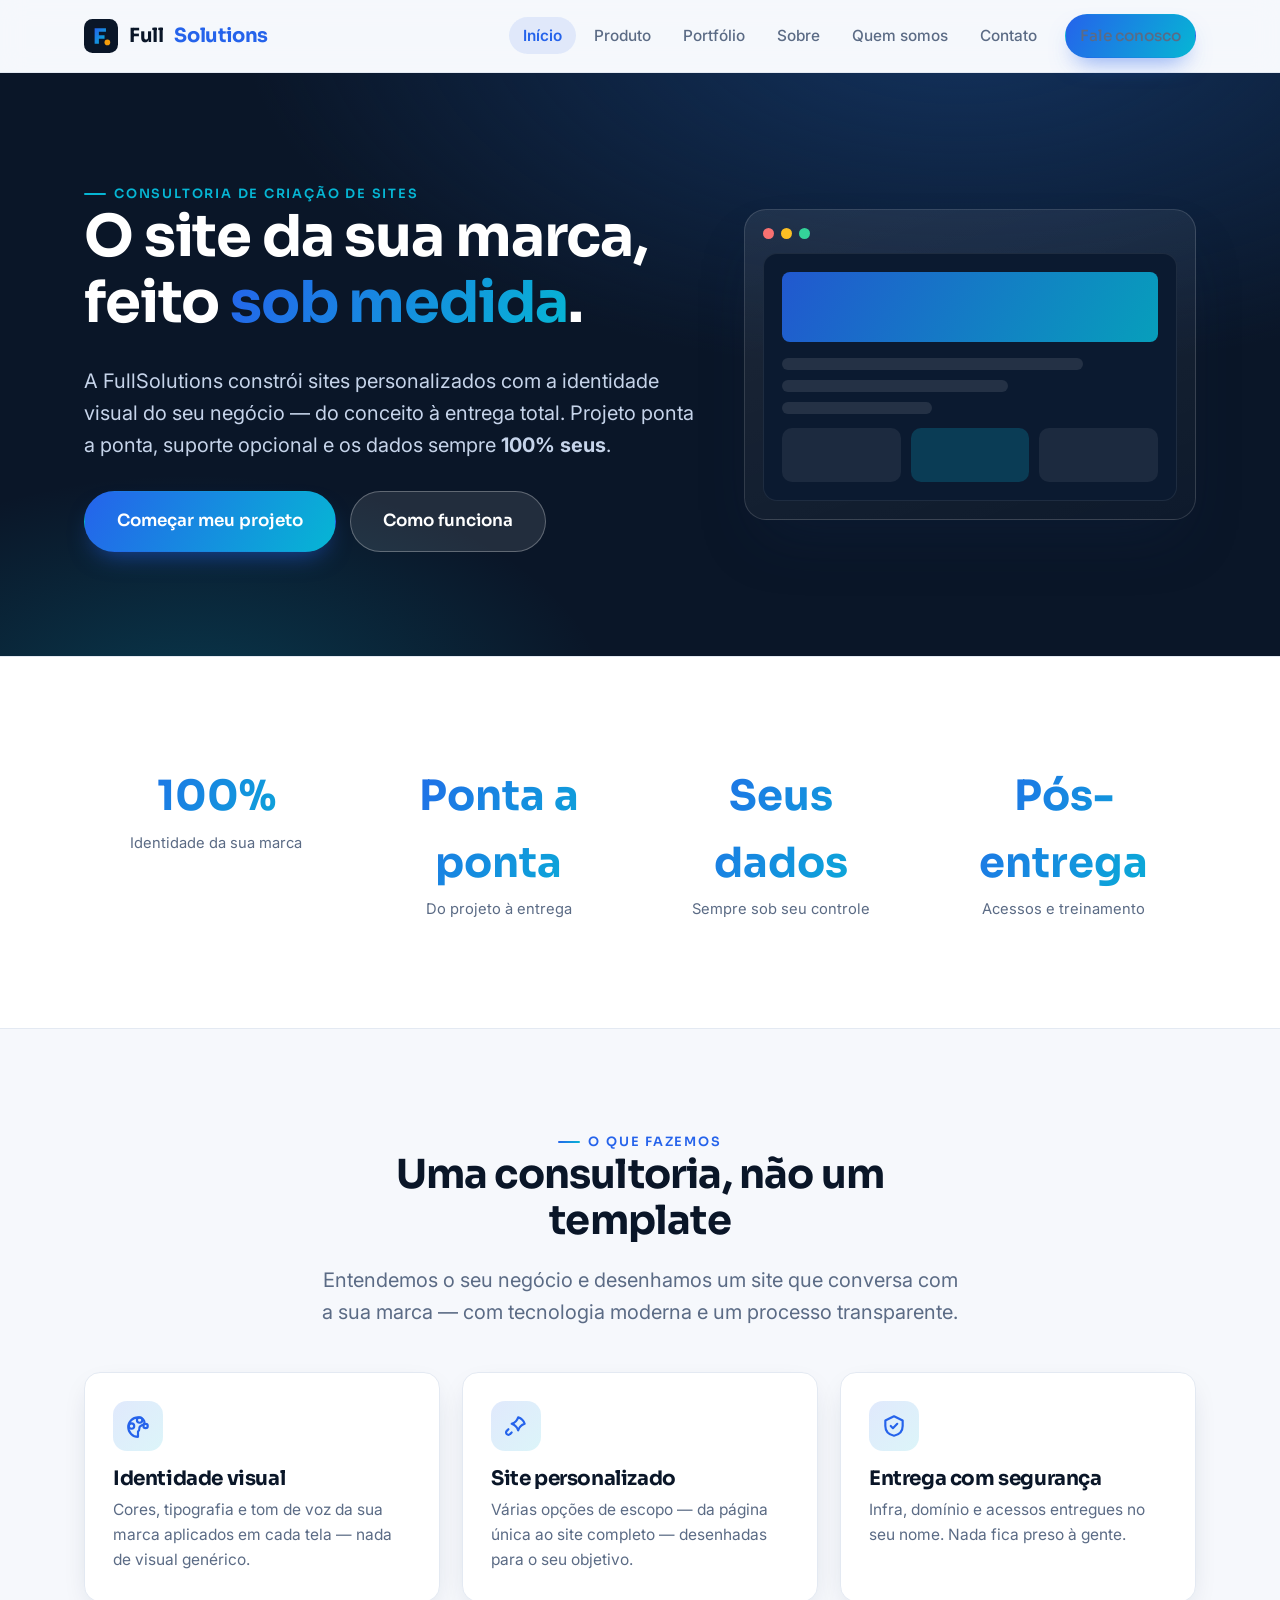
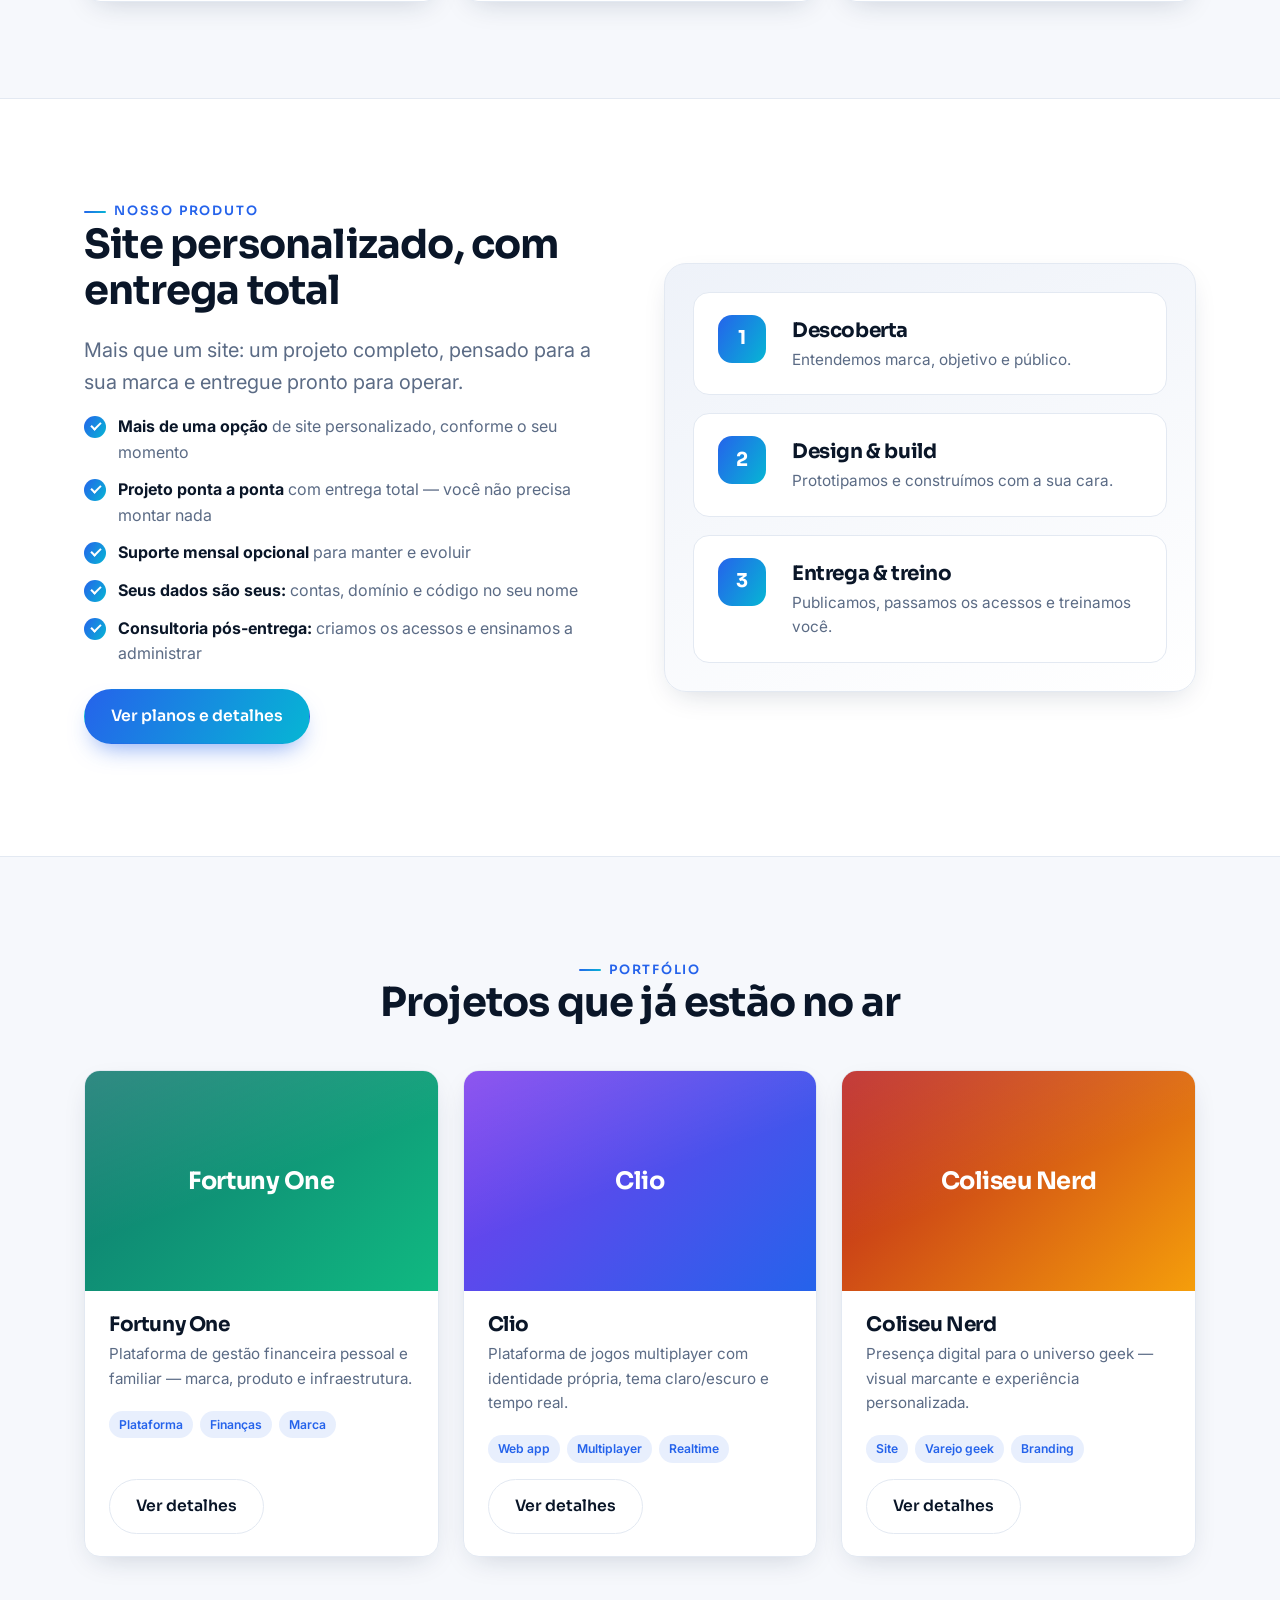
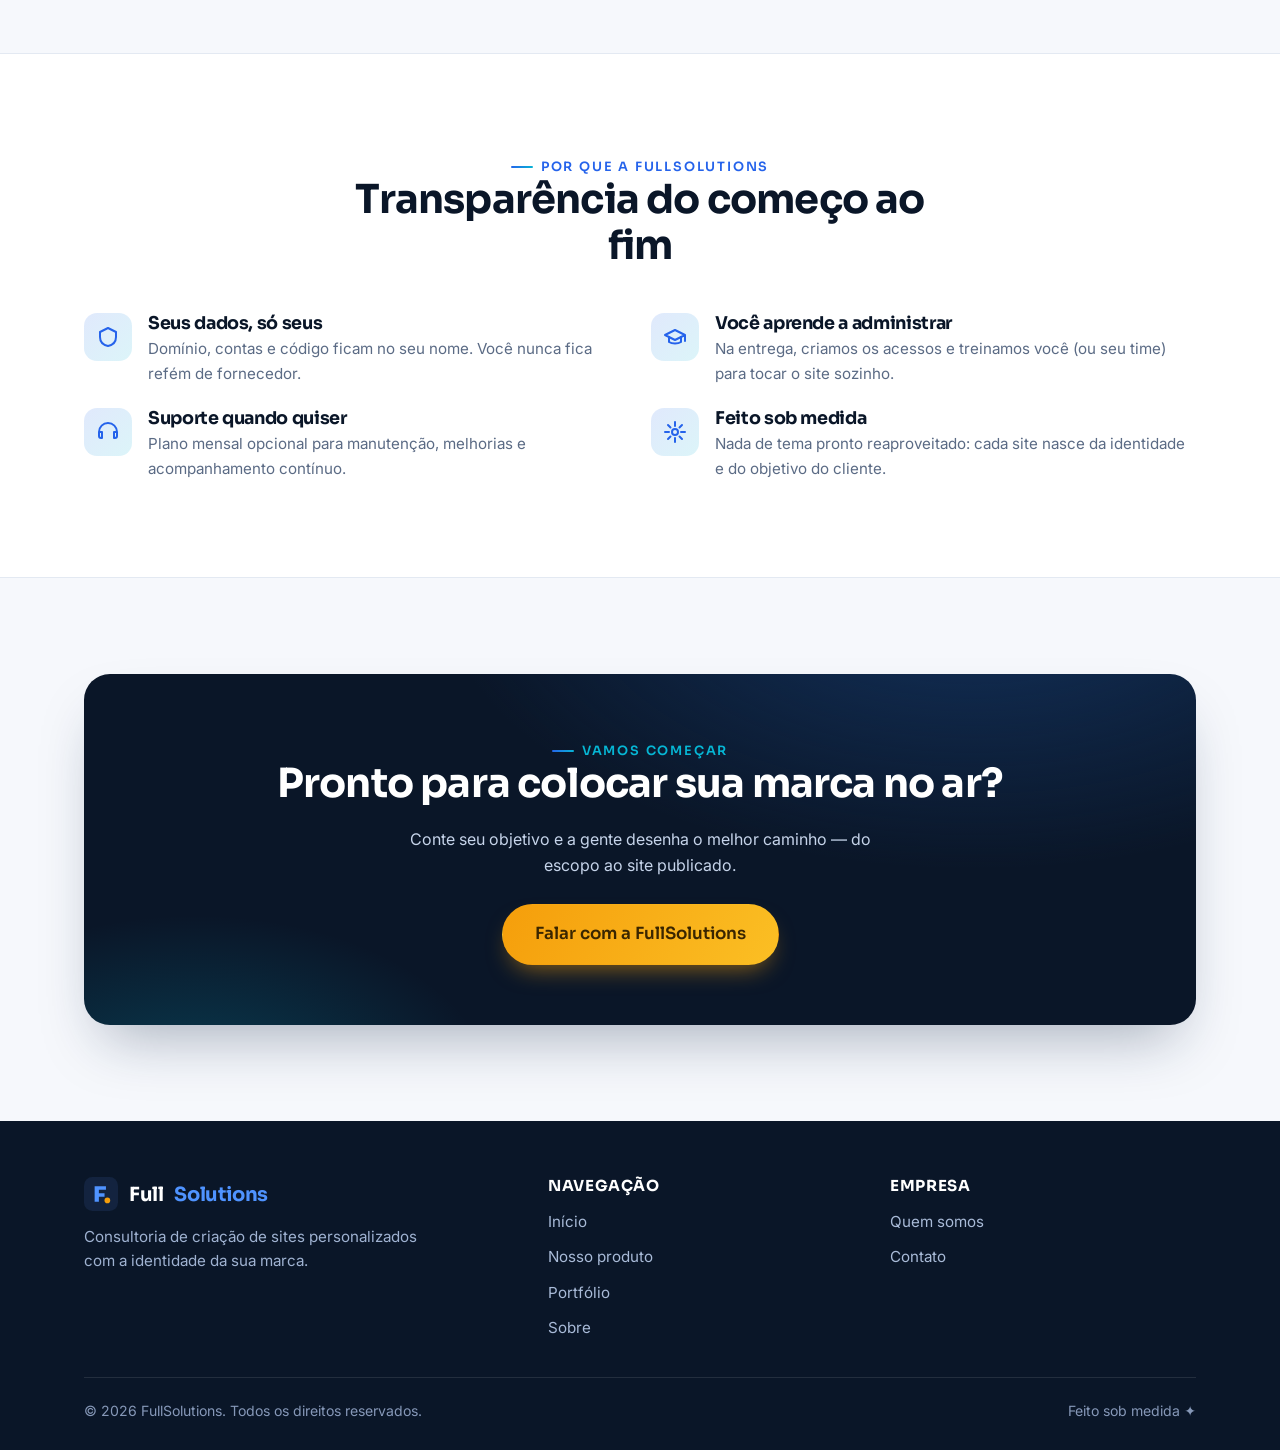
==== index.html @ d1d46541 "feat: site institucional da FullSolutions (6 páginas) + GitHub Pages Site estático responsivo (HTML/" ====
<!doctype html>
<html lang="pt-BR">
<head>
<meta charset="utf-8">
<meta name="viewport" content="width=device-width, initial-scale=1">
<title>FullSolutions — Consultoria para construção de sites personalizados</title>
<meta name="description" content="A FullSolutions cria sites personalizados com a identidade visual da sua marca — projeto ponta a ponta, entrega total, suporte opcional e seus dados 100% seus.">
<link rel="icon" href="favicon.svg" type="image/svg+xml">
<link rel="preconnect" href="https://fonts.googleapis.com">
<link rel="preconnect" href="https://fonts.gstatic.com" crossorigin>
<link href="https://fonts.googleapis.com/css2?family=Sora:wght@500;600;700&family=Inter:wght@400;500;600&display=swap" rel="stylesheet">
<link rel="stylesheet" href="css/styles.css">
</head>
<body>

<header class="site-header">
  <div class="container nav">
    <a class="brand" href="index.html" aria-label="FullSolutions — início">
      <svg class="logo" viewBox="0 0 48 48" aria-hidden="true"><defs><linearGradient id="bg" x1="0" y1="0" x2="1" y2="1"><stop offset="0" stop-color="#2563eb"/><stop offset="1" stop-color="#06b6d4"/></linearGradient></defs><rect width="48" height="48" rx="12" fill="#0a1628"/><path d="M15 13h16v5h-10v5h8v5h-8v7h-6z" fill="url(#bg)"/><circle cx="33" cy="33" r="4" fill="#f59e0b"/></svg>
      Full<b>Solutions</b>
    </a>
    <button class="nav-toggle" aria-label="Abrir menu" aria-expanded="false" aria-controls="menu">
      <svg viewBox="0 0 24 24" fill="none" stroke="currentColor" stroke-width="2" stroke-linecap="round"><path d="M4 7h16M4 12h16M4 17h16"/></svg>
    </button>
    <ul class="nav-links" id="menu">
      <li><a href="index.html" class="active">Início</a></li>
      <li><a href="produto.html">Produto</a></li>
      <li><a href="portfolio.html">Portfólio</a></li>
      <li><a href="sobre.html">Sobre</a></li>
      <li><a href="quem-somos.html">Quem somos</a></li>
      <li><a href="contato.html">Contato</a></li>
      <li class="nav-cta"><a class="btn btn-primary" href="contato.html">Fale conosco</a></li>
    </ul>
  </div>
</header>

<!-- HERO -->
<section class="hero">
  <div class="container">
    <div class="hero-grid">
      <div class="reveal in">
        <span class="eyebrow">Consultoria de criação de sites</span>
        <h1>O site da sua marca, feito <span class="grad-text">sob medida</span>.</h1>
        <p class="lead">A FullSolutions constrói sites personalizados com a identidade visual do seu negócio — do conceito à entrega total. Projeto ponta a ponta, suporte opcional e os dados sempre <strong>100% seus</strong>.</p>
        <div class="hero-actions">
          <a class="btn btn-primary btn-lg" href="contato.html">Começar meu projeto</a>
          <a class="btn btn-light btn-lg" href="produto.html">Como funciona</a>
        </div>
      </div>
      <div class="reveal in">
        <div class="hero-card">
          <div class="bar"><span></span><span></span><span></span></div>
          <div class="screen">
            <div class="sk sk-hero"></div>
            <div class="sk sk-row w80"></div>
            <div class="sk sk-row w60"></div>
            <div class="sk sk-row w40"></div>
            <div class="sk-cards"><div class="sk-card"></div><div class="sk-card"></div><div class="sk-card"></div></div>
          </div>
        </div>
      </div>
    </div>
  </div>
</section>

<!-- STATS -->
<section class="section alt">
  <div class="container">
    <div class="stats">
      <div class="stat reveal"><b>100%</b><span>Identidade da sua marca</span></div>
      <div class="stat reveal"><b>Ponta a ponta</b><span>Do projeto à entrega</span></div>
      <div class="stat reveal"><b>Seus dados</b><span>Sempre sob seu controle</span></div>
      <div class="stat reveal"><b>Pós-entrega</b><span>Acessos e treinamento</span></div>
    </div>
  </div>
</section>

<!-- O QUE FAZEMOS -->
<section class="section">
  <div class="container">
    <div class="section-head center reveal">
      <span class="eyebrow">O que fazemos</span>
      <h2>Uma consultoria, não um template</h2>
      <p class="lead">Entendemos o seu negócio e desenhamos um site que conversa com a sua marca — com tecnologia moderna e um processo transparente.</p>
    </div>
    <div class="grid grid-3">
      <div class="card reveal">
        <div class="ic"><svg viewBox="0 0 24 24" fill="none" stroke="currentColor" stroke-width="2" stroke-linecap="round" stroke-linejoin="round"><circle cx="13.5" cy="6.5" r="2.5"/><circle cx="19" cy="12" r="2"/><circle cx="6" cy="12" r="2.5"/><path d="M12 22a9 9 0 1 1 0-18c4 0 6 2.5 6 4.5 0 3-3.5 2.5-4.5 4.5-.7 1.4.5 3-1.5 4z"/></svg></div>
        <h3>Identidade visual</h3>
        <p>Cores, tipografia e tom de voz da sua marca aplicados em cada tela — nada de visual genérico.</p>
      </div>
      <div class="card reveal">
        <div class="ic"><svg viewBox="0 0 24 24" fill="none" stroke="currentColor" stroke-width="2" stroke-linecap="round" stroke-linejoin="round"><path d="M14 4c3 1 5 3 6 6-3 1-5 3-6 6-1-3-3-5-6-6 3-1 5-3 6-6z"/><path d="M5 15l-1.5 1.5a2 2 0 0 0 0 3 2 2 0 0 0 3 0L8 18"/></svg></div>
        <h3>Site personalizado</h3>
        <p>Várias opções de escopo — da página única ao site completo — desenhadas para o seu objetivo.</p>
      </div>
      <div class="card reveal">
        <div class="ic"><svg viewBox="0 0 24 24" fill="none" stroke="currentColor" stroke-width="2" stroke-linecap="round" stroke-linejoin="round"><path d="M12 3l8 4v5c0 5-3.5 8-8 9-4.5-1-8-4-8-9V7z"/><path d="m9 12 2 2 4-4"/></svg></div>
        <h3>Entrega com segurança</h3>
        <p>Infra, domínio e acessos entregues no seu nome. Nada fica preso à gente.</p>
      </div>
    </div>
  </div>
</section>

<!-- NOSSO PRODUTO (teaser) -->
<section class="section alt">
  <div class="container">
    <div class="split">
      <div class="reveal">
        <span class="eyebrow">Nosso produto</span>
        <h2>Site personalizado, com entrega total</h2>
        <p class="lead">Mais que um site: um projeto completo, pensado para a sua marca e entregue pronto para operar.</p>
        <ul class="checks">
          <li><b>Mais de uma opção</b> de site personalizado, conforme o seu momento</li>
          <li><b>Projeto ponta a ponta</b> com entrega total — você não precisa montar nada</li>
          <li><b>Suporte mensal opcional</b> para manter e evoluir</li>
          <li><b>Seus dados são seus:</b> contas, domínio e código no seu nome</li>
          <li><b>Consultoria pós-entrega:</b> criamos os acessos e ensinamos a administrar</li>
        </ul>
        <p style="margin-top:22px"><a class="btn btn-primary" href="produto.html">Ver planos e detalhes</a></p>
      </div>
      <div class="split-media reveal">
        <div class="steps">
          <div class="step"><div><h3>Descoberta</h3><p>Entendemos marca, objetivo e público.</p></div></div>
          <div class="step"><div><h3>Design &amp; build</h3><p>Prototipamos e construímos com a sua cara.</p></div></div>
          <div class="step"><div><h3>Entrega &amp; treino</h3><p>Publicamos, passamos os acessos e treinamos você.</p></div></div>
        </div>
      </div>
    </div>
  </div>
</section>

<!-- PORTFÓLIO (teaser) -->
<section class="section">
  <div class="container">
    <div class="section-head center reveal">
      <span class="eyebrow">Portfólio</span>
      <h2>Projetos que já estão no ar</h2>
    </div>
    <div class="work">
      <article class="work-card reveal">
        <div class="work-thumb tt-fortuny"><span class="mark">Fortuny One</span></div>
        <div class="work-body"><h3>Fortuny One</h3><p>Plataforma de gestão financeira pessoal e familiar — marca, produto e infraestrutura.</p>
          <div class="work-tags"><span>Plataforma</span><span>Finanças</span><span>Marca</span></div>
          <a class="btn btn-ghost" href="portfolio.html">Ver detalhes</a></div>
      </article>
      <article class="work-card reveal">
        <div class="work-thumb tt-clio"><span class="mark">Clio</span></div>
        <div class="work-body"><h3>Clio</h3><p>Plataforma de jogos multiplayer com identidade própria, tema claro/escuro e tempo real.</p>
          <div class="work-tags"><span>Web app</span><span>Multiplayer</span><span>Realtime</span></div>
          <a class="btn btn-ghost" href="portfolio.html">Ver detalhes</a></div>
      </article>
      <article class="work-card reveal">
        <div class="work-thumb tt-coliseu"><span class="mark">Coliseu Nerd</span></div>
        <div class="work-body"><h3>Coliseu Nerd</h3><p>Presença digital para o universo geek — visual marcante e experiência personalizada.</p>
          <div class="work-tags"><span>Site</span><span>Varejo geek</span><span>Branding</span></div>
          <a class="btn btn-ghost" href="portfolio.html">Ver detalhes</a></div>
      </article>
    </div>
  </div>
</section>

<!-- DIFERENCIAIS -->
<section class="section alt">
  <div class="container">
    <div class="section-head center reveal">
      <span class="eyebrow">Por que a FullSolutions</span>
      <h2>Transparência do começo ao fim</h2>
    </div>
    <div class="grid grid-2">
      <div class="value reveal"><div class="ic"><svg viewBox="0 0 24 24" fill="none" stroke="currentColor" stroke-width="2" stroke-linecap="round" stroke-linejoin="round"><path d="M12 3l8 4v5c0 5-3.5 8-8 9-4.5-1-8-4-8-9V7z"/></svg></div><div><h3>Seus dados, só seus</h3><p>Domínio, contas e código ficam no seu nome. Você nunca fica refém de fornecedor.</p></div></div>
      <div class="value reveal"><div class="ic"><svg viewBox="0 0 24 24" fill="none" stroke="currentColor" stroke-width="2" stroke-linecap="round" stroke-linejoin="round"><path d="M22 10v6M2 10l10-5 10 5-10 5z"/><path d="M6 12v5c3 2 9 2 12 0v-5"/></svg></div><div><h3>Você aprende a administrar</h3><p>Na entrega, criamos os acessos e treinamos você (ou seu time) para tocar o site sozinho.</p></div></div>
      <div class="value reveal"><div class="ic"><svg viewBox="0 0 24 24" fill="none" stroke="currentColor" stroke-width="2" stroke-linecap="round" stroke-linejoin="round"><path d="M3 12a9 9 0 0 1 18 0v4a2 2 0 0 1-2 2h-1v-6h3M6 18H5a2 2 0 0 1-2-2v-4h3z"/></svg></div><div><h3>Suporte quando quiser</h3><p>Plano mensal opcional para manutenção, melhorias e acompanhamento contínuo.</p></div></div>
      <div class="value reveal"><div class="ic"><svg viewBox="0 0 24 24" fill="none" stroke="currentColor" stroke-width="2" stroke-linecap="round" stroke-linejoin="round"><path d="M12 2v4M12 18v4M2 12h4M18 12h4M5 5l2.5 2.5M16.5 16.5 19 19M19 5l-2.5 2.5M7.5 16.5 5 19"/><circle cx="12" cy="12" r="3"/></svg></div><div><h3>Feito sob medida</h3><p>Nada de tema pronto reaproveitado: cada site nasce da identidade e do objetivo do cliente.</p></div></div>
    </div>
  </div>
</section>

<!-- CTA -->
<section class="section">
  <div class="container">
    <div class="cta-band reveal">
      <span class="eyebrow" style="color:var(--brand-2)">Vamos começar</span>
      <h2>Pronto para colocar sua marca no ar?</h2>
      <p>Conte seu objetivo e a gente desenha o melhor caminho — do escopo ao site publicado.</p>
      <a class="btn btn-amber btn-lg" href="contato.html">Falar com a FullSolutions</a>
    </div>
  </div>
</section>

<footer class="site-footer">
  <div class="container">
    <div class="footer-grid">
      <div>
        <div class="brand"><svg class="logo" viewBox="0 0 48 48" aria-hidden="true"><rect width="48" height="48" rx="12" fill="#13233f"/><path d="M15 13h16v5h-10v5h8v5h-8v7h-6z" fill="#4f93ff"/><circle cx="33" cy="33" r="4" fill="#f59e0b"/></svg> Full<b style="color:#4f93ff">Solutions</b></div>
        <p>Consultoria de criação de sites personalizados com a identidade da sua marca.</p>
      </div>
      <div class="footer-col"><h4>Navegação</h4><ul>
        <li><a href="index.html">Início</a></li>
        <li><a href="produto.html">Nosso produto</a></li>
        <li><a href="portfolio.html">Portfólio</a></li>
        <li><a href="sobre.html">Sobre</a></li>
      </ul></div>
      <div class="footer-col"><h4>Empresa</h4><ul>
        <li><a href="quem-somos.html">Quem somos</a></li>
        <li><a href="contato.html">Contato</a></li>
      </ul></div>
    </div>
    <div class="footer-bottom">
      <span>© <span data-year>2026</span> FullSolutions. Todos os direitos reservados.</span>
      <span>Feito sob medida ✦</span>
    </div>
  </div>
</footer>

<script src="js/main.js"></script>
</body>
</html>
---- css/styles.css ----
/* ============================================================
   FullSolutions — identidade visual
   Navy profundo + gradiente azul→cyan · acento âmbar · base clara
   ============================================================ */
:root {
  /* marca */
  --ink: #0a1628;          /* navy profundo (texto forte / fundos escuros) */
  --ink-2: #0f1f38;
  --brand: #2563eb;        /* azul */
  --brand-2: #06b6d4;      /* cyan */
  --brand-grad: linear-gradient(120deg, #2563eb 0%, #06b6d4 100%);
  --amber: #f59e0b;        /* acento quente (CTA secundário / destaques) */
  --amber-2: #fbbf24;
  /* neutros */
  --bg: #f6f8fc;
  --surface: #ffffff;
  --surface-soft: #eef2f9;
  --line: #e3e9f2;
  --text: #0f1e34;
  --muted: #5b6b85;
  --muted-2: #8a97ad;
  /* efeitos */
  --radius: 16px;
  --radius-sm: 10px;
  --shadow: 0 10px 30px -12px rgba(16, 36, 70, .22);
  --shadow-lg: 0 30px 60px -20px rgba(16, 36, 70, .35);
  --ring: 0 0 0 4px rgba(37, 99, 235, .16);
  --max: 1160px;
  --font-head: "Sora", system-ui, -apple-system, "Segoe UI", Roboto, sans-serif;
  --font-body: "Inter", system-ui, -apple-system, "Segoe UI", Roboto, sans-serif;
}

* { box-sizing: border-box; }
html { scroll-behavior: smooth; }
body {
  margin: 0; font-family: var(--font-body); color: var(--text); background: var(--bg);
  line-height: 1.6; -webkit-font-smoothing: antialiased; overflow-x: hidden;
}
h1, h2, h3, h4 { font-family: var(--font-head); line-height: 1.15; color: var(--ink); font-weight: 700; margin: 0 0 .5em; letter-spacing: -.02em; }
h1 { font-size: clamp(2.1rem, 5vw, 3.6rem); }
h2 { font-size: clamp(1.6rem, 3.4vw, 2.5rem); }
h3 { font-size: 1.25rem; }
p { margin: 0 0 1rem; }
a { color: var(--brand); text-decoration: none; }
img { max-width: 100%; display: block; }
.container { width: 100%; max-width: var(--max); margin: 0 auto; padding: 0 24px; }
.eyebrow { font-family: var(--font-head); font-weight: 600; font-size: .8rem; letter-spacing: .14em; text-transform: uppercase; color: var(--brand); display: inline-flex; align-items: center; gap: 8px; }
.eyebrow::before { content: ""; width: 22px; height: 2px; background: var(--brand-grad); border-radius: 2px; }
.lead { font-size: clamp(1.05rem, 2.2vw, 1.25rem); color: var(--muted); }
.muted { color: var(--muted); }
.center { text-align: center; }
.grad-text { background: var(--brand-grad); -webkit-background-clip: text; background-clip: text; color: transparent; }

/* ---------- botões ---------- */
.btn { display: inline-flex; align-items: center; gap: 10px; font-family: var(--font-head); font-weight: 600; font-size: .98rem; padding: 14px 26px; border-radius: 999px; border: 1px solid transparent; cursor: pointer; transition: transform .15s ease, box-shadow .2s ease, background .2s; white-space: nowrap; }
.btn:focus-visible { outline: none; box-shadow: var(--ring); }
.btn-primary { background: var(--brand-grad); color: #fff; box-shadow: 0 12px 24px -10px rgba(37, 99, 235, .6); }
.btn-primary:hover { transform: translateY(-2px); box-shadow: 0 18px 34px -10px rgba(37, 99, 235, .7); }
.btn-amber { background: linear-gradient(120deg, #f59e0b, #fbbf24); color: #3a2600; box-shadow: 0 12px 24px -10px rgba(245, 158, 11, .6); }
.btn-amber:hover { transform: translateY(-2px); }
.btn-ghost { background: var(--surface); color: var(--ink); border-color: var(--line); }
.btn-ghost:hover { border-color: var(--brand); color: var(--brand); transform: translateY(-2px); }
.btn-light { background: rgba(255,255,255,.1); color: #fff; border-color: rgba(255,255,255,.28); }
.btn-light:hover { background: rgba(255,255,255,.18); transform: translateY(-2px); }
.btn-lg { padding: 16px 32px; font-size: 1.05rem; }

/* ---------- header / nav ---------- */
.site-header { position: sticky; top: 0; z-index: 50; background: rgba(246, 248, 252, .82); backdrop-filter: saturate(160%) blur(12px); border-bottom: 1px solid var(--line); }
.nav { display: flex; align-items: center; justify-content: space-between; height: 72px; }
.brand { display: inline-flex; align-items: center; gap: 11px; font-family: var(--font-head); font-weight: 700; font-size: 1.22rem; color: var(--ink); letter-spacing: -.02em; }
.brand .logo { width: 34px; height: 34px; flex: none; }
.brand b { color: var(--brand); }
.nav-links { display: flex; align-items: center; gap: 4px; list-style: none; margin: 0; padding: 0; }
.nav-links a { color: var(--muted); font-weight: 500; font-size: .96rem; padding: 9px 14px; border-radius: 999px; transition: color .15s, background .15s; }
.nav-links a:hover { color: var(--ink); background: var(--surface-soft); }
.nav-links a.active { color: var(--brand); background: rgba(37, 99, 235, .1); font-weight: 600; }
.nav-cta { margin-left: 10px; }
.nav-toggle { display: none; background: none; border: 1px solid var(--line); border-radius: 10px; width: 44px; height: 42px; cursor: pointer; padding: 0; color: var(--ink); }
.nav-toggle svg { width: 22px; height: 22px; margin: 0 auto; }

@media (max-width: 880px) {
  .nav-toggle { display: inline-flex; align-items: center; }
  .nav-links { position: absolute; top: 72px; left: 0; right: 0; flex-direction: column; align-items: stretch; gap: 2px; background: var(--surface); border-bottom: 1px solid var(--line); padding: 12px 16px 18px; box-shadow: var(--shadow); transform: translateY(-8px); opacity: 0; pointer-events: none; transition: .2s; }
  .nav-links.open { transform: none; opacity: 1; pointer-events: auto; }
  .nav-links a { padding: 13px 14px; font-size: 1rem; }
  .nav-cta { margin: 8px 0 0; }
  .nav-cta .btn { width: 100%; justify-content: center; }
}

/* ---------- hero ---------- */
.hero { position: relative; background: radial-gradient(1200px 600px at 75% -10%, #13335f 0%, transparent 60%), var(--ink); color: #fff; overflow: hidden; }
.hero::after { content: ""; position: absolute; inset: 0; background: radial-gradient(700px 400px at 15% 110%, rgba(6, 182, 212, .22), transparent 60%); pointer-events: none; }
.hero .container { position: relative; z-index: 1; padding-top: clamp(56px, 9vw, 104px); padding-bottom: clamp(56px, 9vw, 104px); }
.hero h1 { color: #fff; max-width: 15ch; }
.hero .eyebrow { color: var(--brand-2); }
.hero .eyebrow::before { background: var(--brand-2); }
.hero .lead { color: #c6d4ea; max-width: 54ch; }
.hero-actions { display: flex; flex-wrap: wrap; gap: 14px; margin-top: 30px; }
.hero-grid { display: grid; grid-template-columns: 1.15fr .85fr; gap: 48px; align-items: center; }
@media (max-width: 920px) { .hero-grid { grid-template-columns: 1fr; gap: 36px; } }

/* cartão flutuante do hero (mockup abstrato de site) */
.hero-card { background: linear-gradient(160deg, rgba(255,255,255,.08), rgba(255,255,255,.02)); border: 1px solid rgba(255,255,255,.14); border-radius: 22px; padding: 18px; box-shadow: var(--shadow-lg); backdrop-filter: blur(6px); }
.hero-card .bar { display: flex; gap: 7px; margin-bottom: 14px; }
.hero-card .bar span { width: 11px; height: 11px; border-radius: 50%; background: rgba(255,255,255,.3); }
.hero-card .bar span:first-child { background: #f87171; } .hero-card .bar span:nth-child(2) { background: #fbbf24; } .hero-card .bar span:nth-child(3) { background: #34d399; }
.hero-card .screen { background: #0b1a30; border-radius: 14px; padding: 18px; border: 1px solid rgba(255,255,255,.08); }
.sk { border-radius: 8px; background: rgba(255,255,255,.1); }
.sk-row { height: 12px; margin-bottom: 10px; }
.sk-row.w80 { width: 80%; } .sk-row.w60 { width: 60%; } .sk-row.w40 { width: 40%; }
.sk-hero { height: 70px; margin-bottom: 16px; background: var(--brand-grad); opacity: .85; }
.sk-cards { display: grid; grid-template-columns: repeat(3,1fr); gap: 10px; margin-top: 14px; }
.sk-card { height: 54px; background: rgba(255,255,255,.07); border-radius: 10px; }
.sk-card:nth-child(2) { background: rgba(6,182,212,.22); }

/* ---------- seções ---------- */
.section { padding: clamp(56px, 8vw, 96px) 0; }
.section-head { max-width: 640px; margin: 0 0 44px; }
.section-head.center { margin-left: auto; margin-right: auto; text-align: center; }
.section.alt { background: var(--surface); border-top: 1px solid var(--line); border-bottom: 1px solid var(--line); }

/* grid de cards */
.grid { display: grid; gap: 22px; }
.grid-3 { grid-template-columns: repeat(3, 1fr); }
.grid-2 { grid-template-columns: repeat(2, 1fr); }
@media (max-width: 860px) { .grid-3 { grid-template-columns: 1fr; } .grid-2 { grid-template-columns: 1fr; } }

.card { background: var(--surface); border: 1px solid var(--line); border-radius: var(--radius); padding: 28px; box-shadow: var(--shadow); transition: transform .18s ease, box-shadow .2s ease, border-color .2s; }
.card:hover { transform: translateY(-4px); box-shadow: var(--shadow-lg); border-color: #cdd9ee; }
.card .ic { width: 50px; height: 50px; border-radius: 14px; display: grid; place-items: center; background: linear-gradient(135deg, rgba(37,99,235,.14), rgba(6,182,212,.14)); color: var(--brand); margin-bottom: 16px; }
.card .ic svg { width: 26px; height: 26px; }
.card h3 { margin-bottom: 8px; }
.card p { color: var(--muted); margin: 0; font-size: .97rem; }

/* lista de checks */
.checks { list-style: none; margin: 0; padding: 0; display: grid; gap: 12px; }
.checks li { position: relative; padding-left: 34px; color: var(--muted); }
.checks li::before { content: ""; position: absolute; left: 0; top: 2px; width: 22px; height: 22px; border-radius: 50%; background: var(--brand-grad); }
.checks li::after { content: ""; position: absolute; left: 7px; top: 8px; width: 8px; height: 4px; border-left: 2px solid #fff; border-bottom: 2px solid #fff; transform: rotate(-45deg); }
.checks li b { color: var(--ink); }

/* passos / processo */
.steps { counter-reset: s; display: grid; gap: 18px; }
.step { display: grid; grid-template-columns: 56px 1fr; gap: 18px; align-items: start; background: var(--surface); border: 1px solid var(--line); border-radius: var(--radius); padding: 22px 24px; }
.step::before { counter-increment: s; content: counter(s); font-family: var(--font-head); font-weight: 700; font-size: 1.2rem; color: #fff; width: 48px; height: 48px; border-radius: 14px; background: var(--brand-grad); display: grid; place-items: center; }
.step h3 { margin: 4px 0 6px; }
.step p { margin: 0; color: var(--muted); font-size: .96rem; }

/* preços / planos */
.plans { display: grid; grid-template-columns: repeat(3, 1fr); gap: 22px; align-items: stretch; }
@media (max-width: 920px) { .plans { grid-template-columns: 1fr; } }
.plan { background: var(--surface); border: 1px solid var(--line); border-radius: var(--radius); padding: 30px 28px; display: flex; flex-direction: column; box-shadow: var(--shadow); }
.plan.featured { border: 1.5px solid transparent; background: linear-gradient(var(--surface), var(--surface)) padding-box, var(--brand-grad) border-box; box-shadow: var(--shadow-lg); position: relative; }
.plan.featured .tag { position: absolute; top: -13px; left: 28px; background: var(--brand-grad); color: #fff; font-family: var(--font-head); font-weight: 600; font-size: .72rem; letter-spacing: .08em; text-transform: uppercase; padding: 5px 14px; border-radius: 999px; }
.plan h3 { font-size: 1.3rem; }
.plan .price { font-family: var(--font-head); font-weight: 700; font-size: 1.1rem; color: var(--brand); margin: 2px 0 14px; }
.plan .desc { color: var(--muted); font-size: .95rem; margin-bottom: 18px; }
.plan .checks { margin-bottom: 24px; }
.plan .checks li { font-size: .93rem; }
.plan .btn { margin-top: auto; justify-content: center; }

/* faixa CTA */
.cta-band { background: radial-gradient(900px 500px at 80% -30%, #13335f, transparent 60%), var(--ink); color: #fff; border-radius: 26px; padding: clamp(36px, 6vw, 60px); text-align: center; box-shadow: var(--shadow-lg); position: relative; overflow: hidden; }
.cta-band::after { content: ""; position: absolute; inset: 0; background: radial-gradient(500px 300px at 10% 120%, rgba(6,182,212,.25), transparent 60%); }
.cta-band > * { position: relative; z-index: 1; }
.cta-band h2 { color: #fff; }
.cta-band p { color: #c6d4ea; max-width: 52ch; margin: 0 auto 26px; }

/* números / stats */
.stats { display: grid; grid-template-columns: repeat(4, 1fr); gap: 18px; }
@media (max-width: 760px) { .stats { grid-template-columns: repeat(2, 1fr); } }
.stat { text-align: center; padding: 10px; }
.stat b { display: block; font-family: var(--font-head); font-weight: 700; font-size: clamp(1.8rem, 4vw, 2.6rem); background: var(--brand-grad); -webkit-background-clip: text; background-clip: text; color: transparent; }
.stat span { color: var(--muted); font-size: .92rem; }

/* portfólio */
.work { display: grid; grid-template-columns: repeat(3, 1fr); gap: 24px; }
@media (max-width: 920px) { .work { grid-template-columns: 1fr; } }
.work-card { background: var(--surface); border: 1px solid var(--line); border-radius: var(--radius); overflow: hidden; box-shadow: var(--shadow); transition: transform .18s, box-shadow .2s; display: flex; flex-direction: column; }
.work-card:hover { transform: translateY(-5px); box-shadow: var(--shadow-lg); }
.work-thumb { aspect-ratio: 16/10; display: grid; place-items: center; color: #fff; position: relative; overflow: hidden; }
.work-thumb .mark { font-family: var(--font-head); font-weight: 700; font-size: 1.5rem; letter-spacing: -.02em; z-index: 1; text-align: center; padding: 10px 18px; }
.work-thumb::after { content: ""; position: absolute; inset: 0; background: linear-gradient(160deg, rgba(255,255,255,.14), transparent 50%); }
.tt-fortuny { background: linear-gradient(135deg, #0f766e, #10b981); }
.tt-clio { background: linear-gradient(135deg, #7c3aed, #2563eb); }
.tt-coliseu { background: linear-gradient(135deg, #b91c1c, #f59e0b); }
.work-body { padding: 22px 24px; display: flex; flex-direction: column; flex: 1; }
.work-body h3 { margin-bottom: 6px; }
.work-body p { color: var(--muted); font-size: .95rem; }
.work-tags { display: flex; flex-wrap: wrap; gap: 7px; margin: 4px 0 16px; }
.work-tags span { font-size: .76rem; font-weight: 600; color: var(--brand); background: rgba(37,99,235,.1); padding: 4px 10px; border-radius: 999px; }
.work-body .btn { margin-top: auto; align-self: flex-start; }

/* split (texto + visual) */
.split { display: grid; grid-template-columns: 1fr 1fr; gap: 48px; align-items: center; }
.split.reverse .split-media { order: -1; }
@media (max-width: 860px) { .split { grid-template-columns: 1fr; gap: 30px; } .split.reverse .split-media { order: 0; } }
.split-media { background: linear-gradient(160deg, var(--surface-soft), #fff); border: 1px solid var(--line); border-radius: 22px; padding: 28px; box-shadow: var(--shadow); }

/* valores (quem somos) */
.value { display: grid; grid-template-columns: 48px 1fr; gap: 16px; align-items: start; }
.value .ic { width: 48px; height: 48px; border-radius: 13px; display: grid; place-items: center; background: linear-gradient(135deg, rgba(37,99,235,.14), rgba(6,182,212,.14)); color: var(--brand); }
.value .ic svg { width: 24px; height: 24px; }
.value h3 { font-size: 1.1rem; margin-bottom: 4px; }
.value p { color: var(--muted); font-size: .95rem; margin: 0; }

/* contato */
.contact-grid { display: grid; grid-template-columns: 1fr 1fr; gap: 40px; align-items: start; }
@media (max-width: 860px) { .contact-grid { grid-template-columns: 1fr; } }
.field { margin-bottom: 16px; }
.field label { display: block; font-weight: 600; font-size: .9rem; margin-bottom: 7px; color: var(--ink); }
.field input, .field textarea, .field select { width: 100%; padding: 13px 15px; border: 1px solid var(--line); border-radius: 12px; font: inherit; color: var(--text); background: var(--surface); transition: border-color .15s, box-shadow .15s; }
.field input:focus, .field textarea:focus, .field select:focus { outline: none; border-color: var(--brand); box-shadow: var(--ring); }
.field textarea { min-height: 130px; resize: vertical; }
.contact-cards { display: grid; gap: 14px; }
.contact-item { display: flex; gap: 14px; align-items: center; background: var(--surface); border: 1px solid var(--line); border-radius: var(--radius); padding: 18px 20px; }
.contact-item .ic { width: 44px; height: 44px; border-radius: 12px; display: grid; place-items: center; background: var(--brand-grad); color: #fff; flex: none; }
.contact-item .ic svg { width: 22px; height: 22px; }
.contact-item b { display: block; color: var(--ink); }
.contact-item span { color: var(--muted); font-size: .92rem; }

/* page hero (subpáginas) */
.page-hero { background: radial-gradient(1000px 500px at 80% -20%, #13335f, transparent 60%), var(--ink); color: #fff; padding: clamp(48px, 7vw, 84px) 0 clamp(40px, 6vw, 68px); }
.page-hero h1 { color: #fff; }
.page-hero .lead { color: #c6d4ea; max-width: 56ch; }
.page-hero .eyebrow { color: var(--brand-2); } .page-hero .eyebrow::before { background: var(--brand-2); }
.crumbs { font-size: .85rem; color: #90a4c4; margin-bottom: 18px; }
.crumbs a { color: #bcd0ee; }

/* ---------- footer ---------- */
.site-footer { background: var(--ink); color: #c6d4ea; padding: 56px 0 28px; }
.footer-grid { display: grid; grid-template-columns: 1.4fr 1fr 1fr; gap: 36px; margin-bottom: 36px; }
@media (max-width: 760px) { .footer-grid { grid-template-columns: 1fr; gap: 26px; } }
.site-footer .brand { color: #fff; margin-bottom: 14px; }
.site-footer p { color: #9fb2d1; font-size: .95rem; max-width: 36ch; }
.footer-col h4 { color: #fff; font-size: .95rem; letter-spacing: .04em; text-transform: uppercase; margin-bottom: 14px; }
.footer-col ul { list-style: none; margin: 0; padding: 0; display: grid; gap: 10px; }
.footer-col a { color: #a9bbd8; font-size: .95rem; }
.footer-col a:hover { color: #fff; }
.footer-bottom { border-top: 1px solid rgba(255,255,255,.1); padding-top: 22px; display: flex; justify-content: space-between; gap: 14px; flex-wrap: wrap; font-size: .88rem; color: #8698b8; }

/* reveal on scroll — conteúdo SEMPRE visível; a animação só toca ao entrar na tela.
   (Nunca esconde permanentemente, mesmo se o observer não disparar ou sem JS.) */
@keyframes fs-rise { from { opacity: 0; transform: translateY(16px); } to { opacity: 1; transform: none; } }
html.js .reveal.in { animation: fs-rise .6s ease both; }
@media (prefers-reduced-motion: reduce) { html.js .reveal.in { animation: none; } html { scroll-behavior: auto; } }
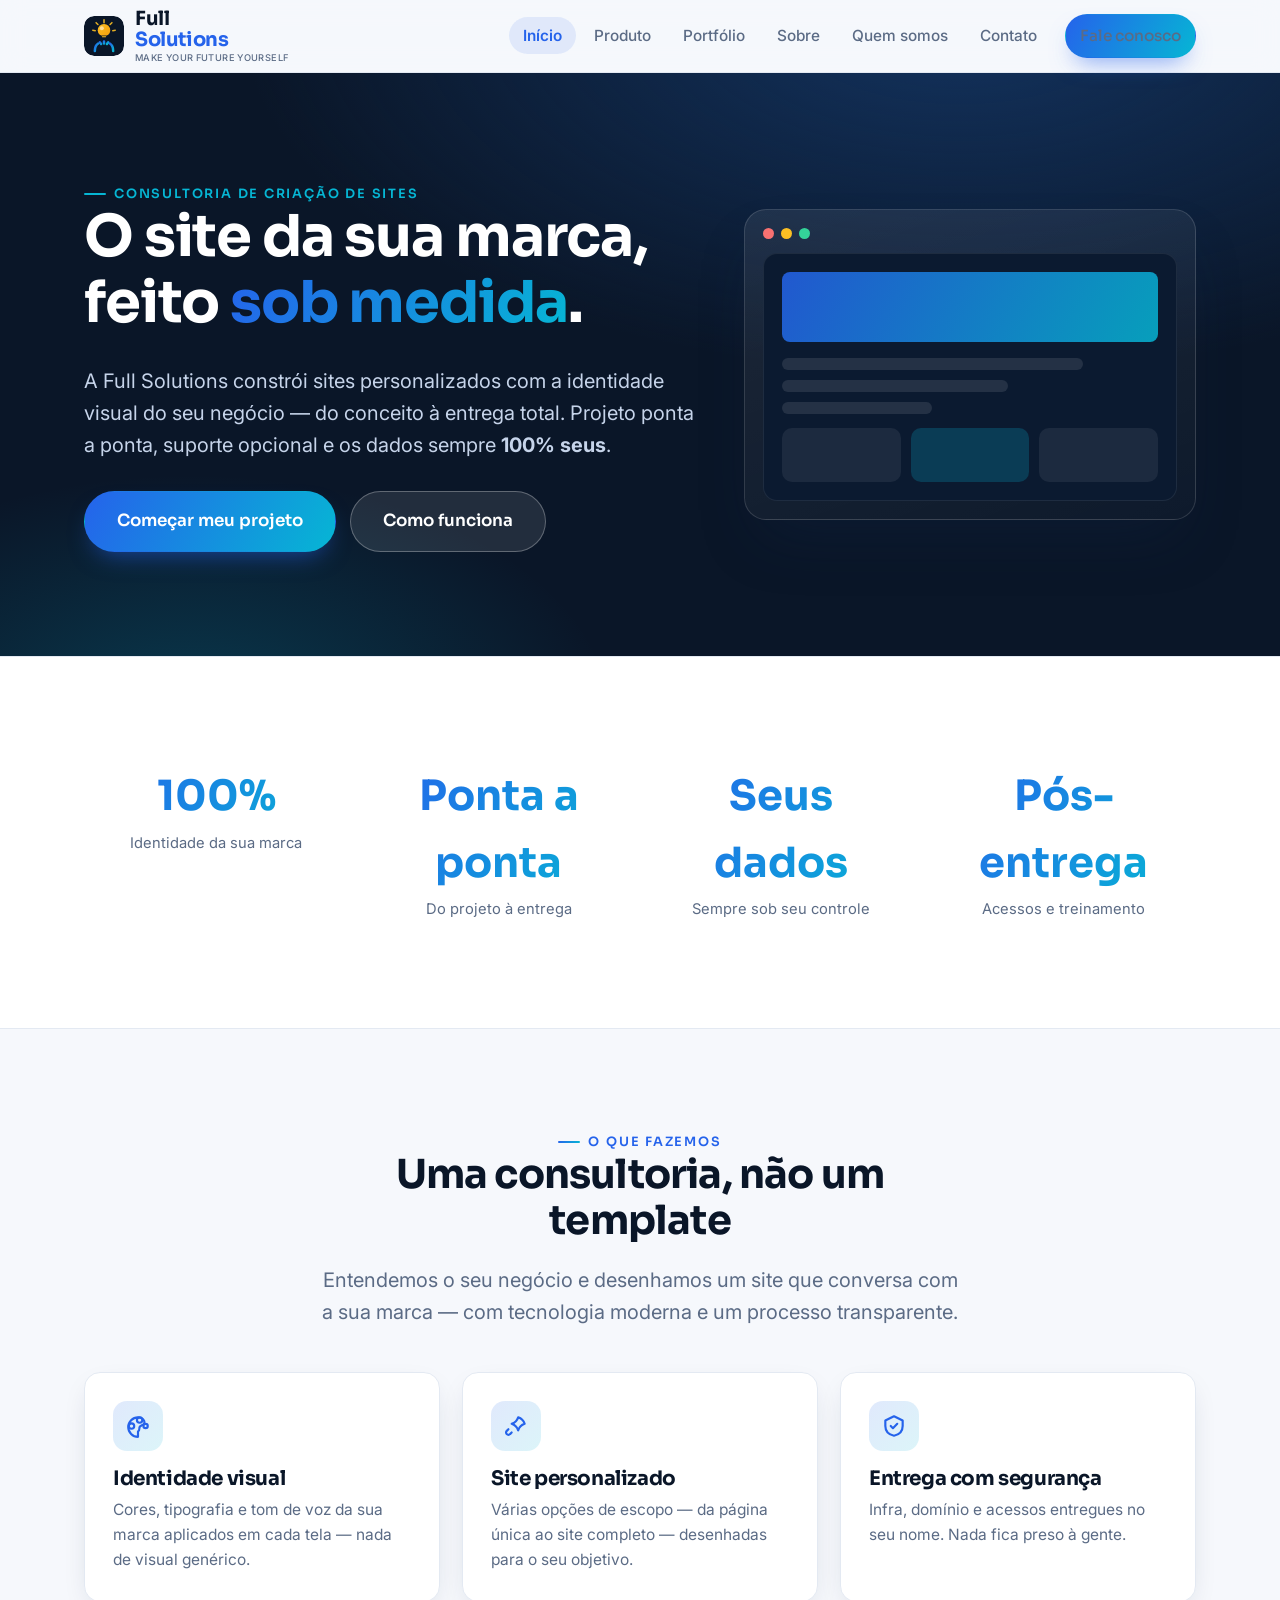
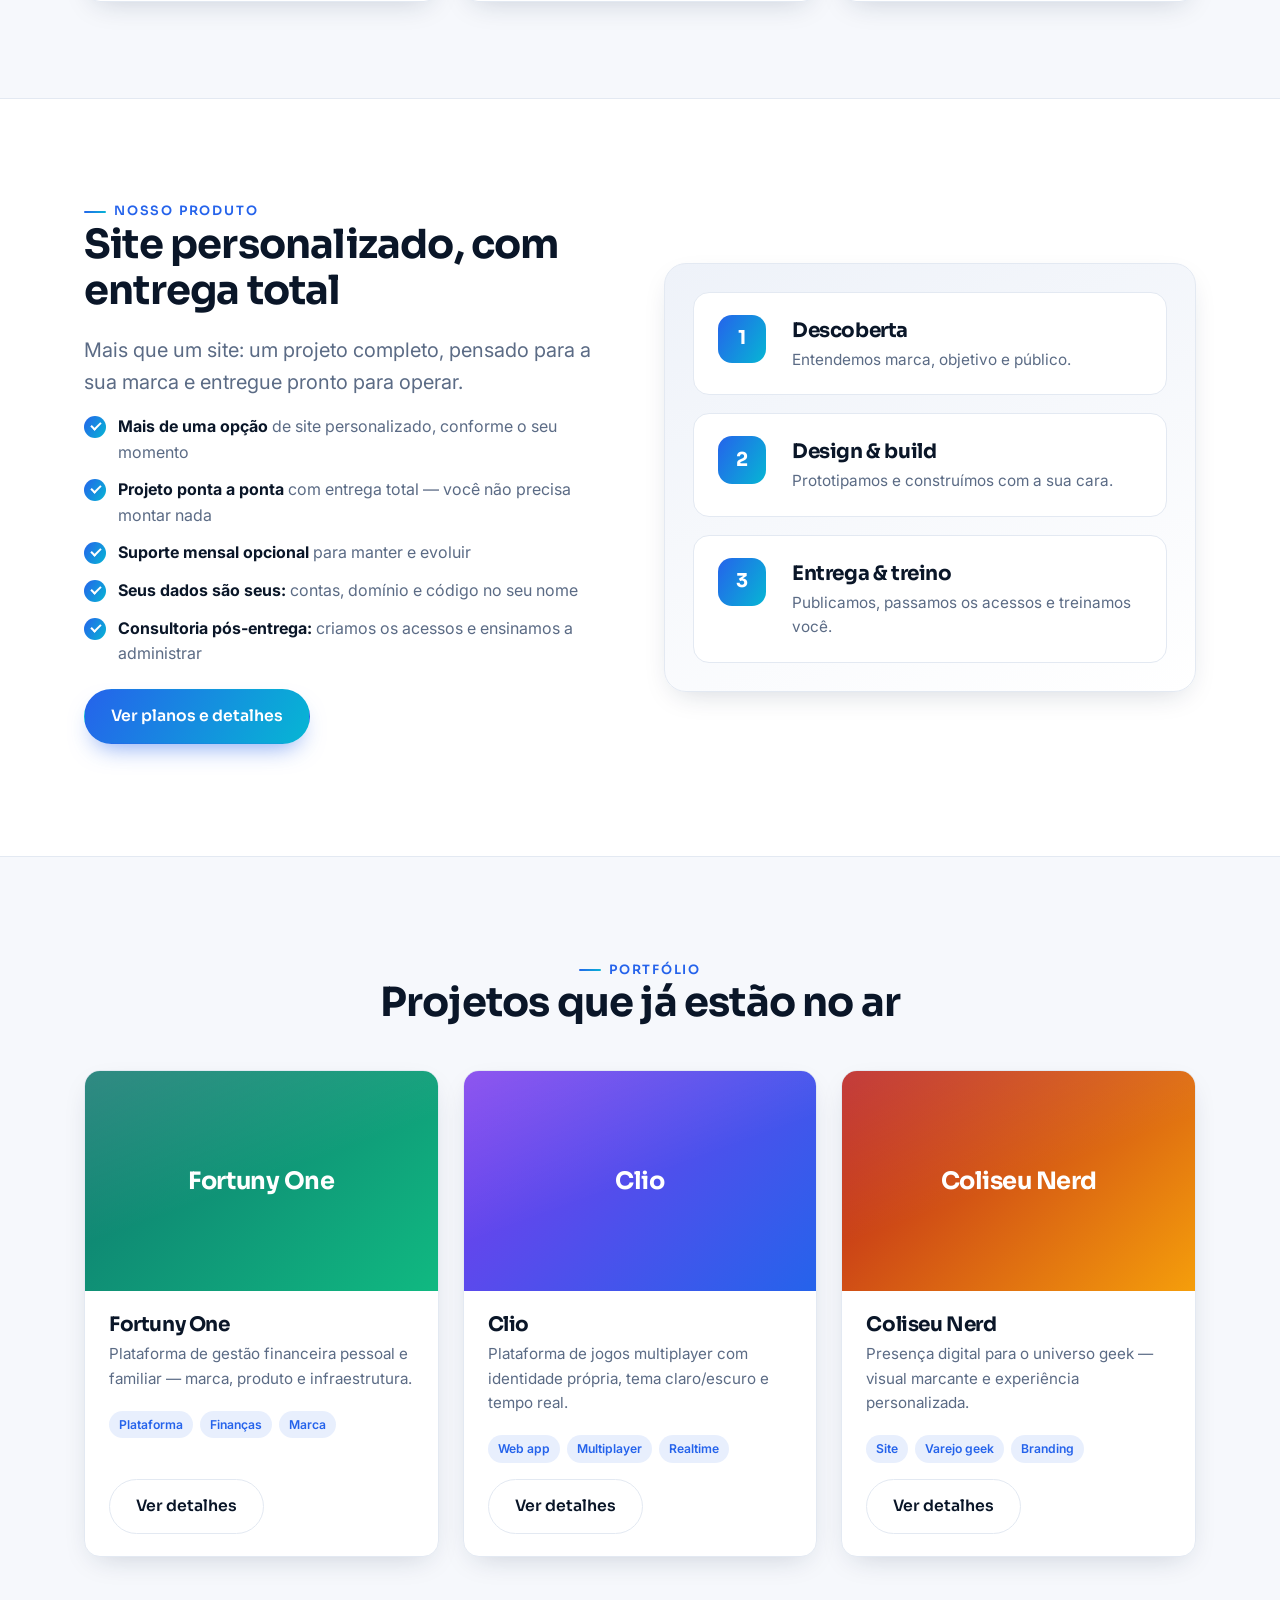
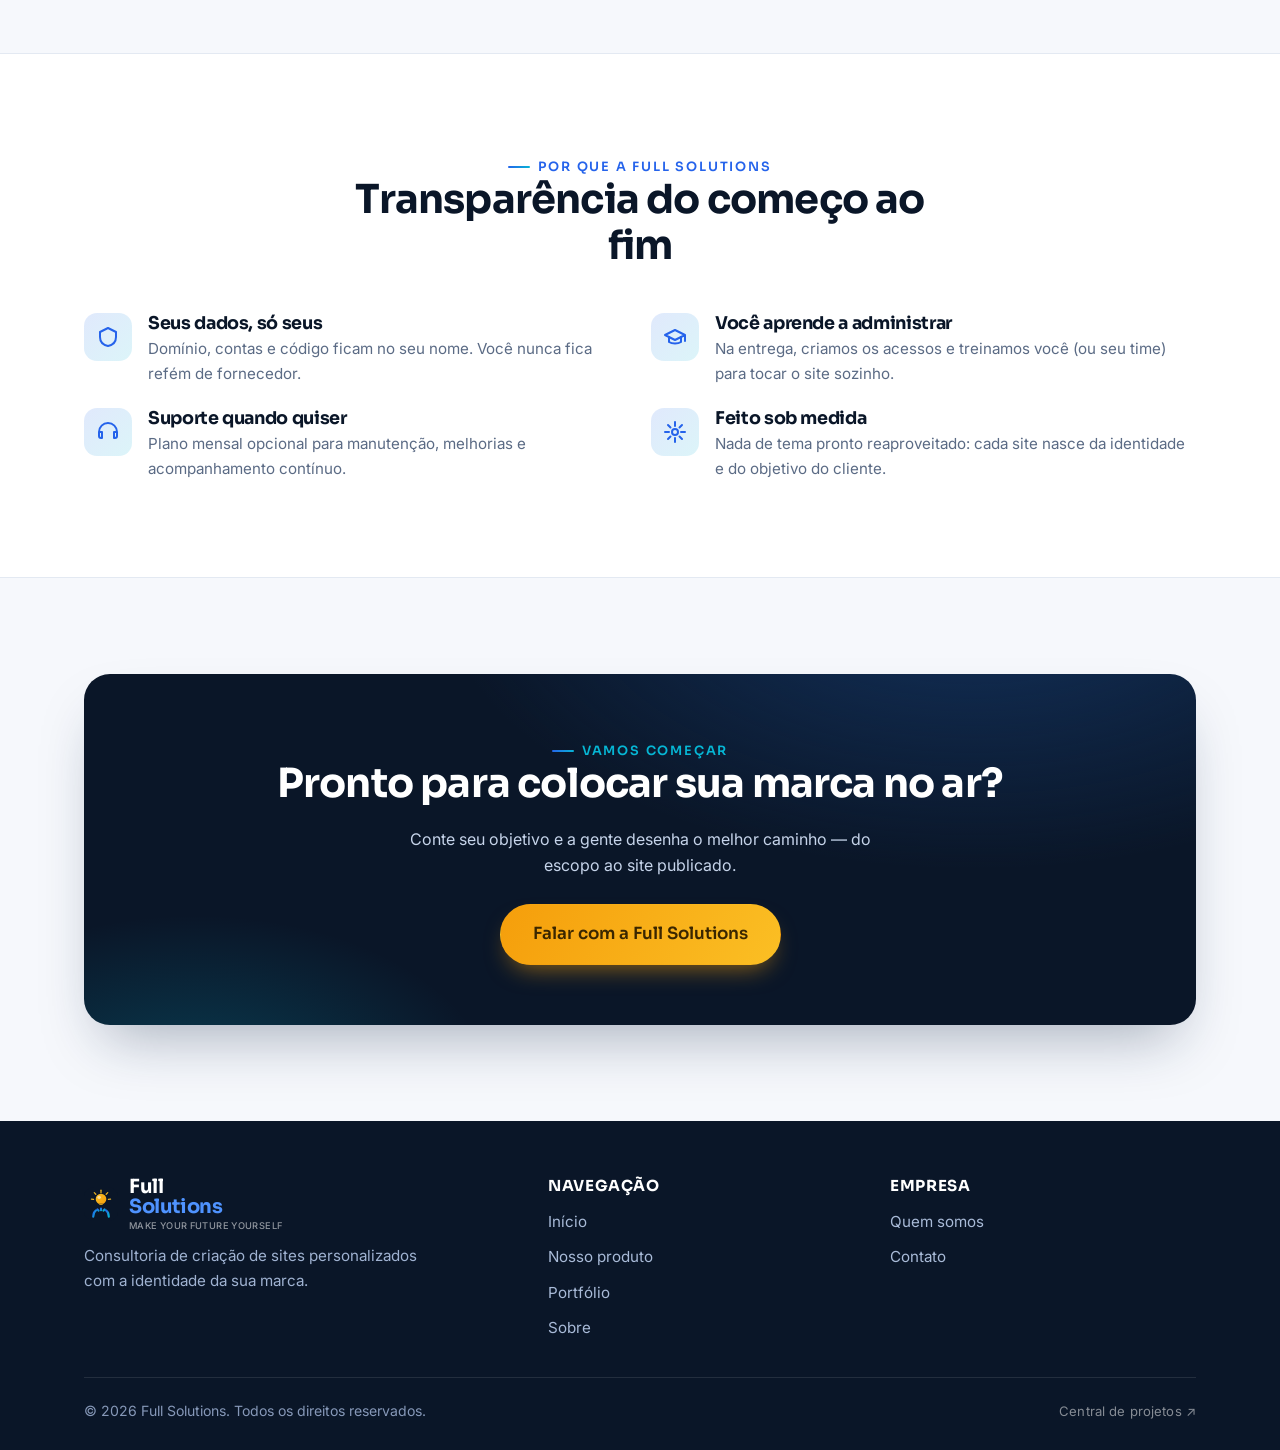
==== commit 204ef2a4: "feat: identidade real (Full Solutions + logo mão/lâmpada + slogan), PWA instalável, portfólio e depl" ====
--- a/index.html
+++ b/index.html
@@ -3,9 +3,15 @@
 <head>
 <meta charset="utf-8">
 <meta name="viewport" content="width=device-width, initial-scale=1">
-<title>FullSolutions — Consultoria para construção de sites personalizados</title>
-<meta name="description" content="A FullSolutions cria sites personalizados com a identidade visual da sua marca — projeto ponta a ponta, entrega total, suporte opcional e seus dados 100% seus.">
+<title>Full Solutions — Consultoria para construção de sites personalizados</title>
+<meta name="description" content="A Full Solutions cria sites personalizados com a identidade visual da sua marca — projeto ponta a ponta, entrega total, suporte opcional e seus dados 100% seus.">
 <link rel="icon" href="favicon.svg" type="image/svg+xml">
+<link rel="manifest" href="manifest.json">
+<meta name="theme-color" content="#0a1628">
+<link rel="apple-touch-icon" href="icons/apple-touch-icon.png">
+<meta name="apple-mobile-web-app-capable" content="yes">
+<meta name="apple-mobile-web-app-title" content="Full Solutions">
+<meta name="mobile-web-app-capable" content="yes">
 <link rel="preconnect" href="https://fonts.googleapis.com">
 <link rel="preconnect" href="https://fonts.gstatic.com" crossorigin>
 <link href="https://fonts.googleapis.com/css2?family=Sora:wght@500;600;700&family=Inter:wght@400;500;600&display=swap" rel="stylesheet">
@@ -15,9 +21,9 @@
 
 <header class="site-header">
   <div class="container nav">
-    <a class="brand" href="index.html" aria-label="FullSolutions — início">
-      <svg class="logo" viewBox="0 0 48 48" aria-hidden="true"><defs><linearGradient id="bg" x1="0" y1="0" x2="1" y2="1"><stop offset="0" stop-color="#2563eb"/><stop offset="1" stop-color="#06b6d4"/></linearGradient></defs><rect width="48" height="48" rx="12" fill="#0a1628"/><path d="M15 13h16v5h-10v5h8v5h-8v7h-6z" fill="url(#bg)"/><circle cx="33" cy="33" r="4" fill="#f59e0b"/></svg>
-      Full<b>Solutions</b>
+    <a class="brand" href="index.html" aria-label="Full Solutions — início">
+      <img class="logo" src="logo.svg" alt="" width="40" height="40">
+      <span class="brand-tx">Full <b>Solutions</b><small>Make your future yourself</small></span>
     </a>
     <button class="nav-toggle" aria-label="Abrir menu" aria-expanded="false" aria-controls="menu">
       <svg viewBox="0 0 24 24" fill="none" stroke="currentColor" stroke-width="2" stroke-linecap="round"><path d="M4 7h16M4 12h16M4 17h16"/></svg>
@@ -41,7 +47,7 @@
       <div class="reveal in">
         <span class="eyebrow">Consultoria de criação de sites</span>
         <h1>O site da sua marca, feito <span class="grad-text">sob medida</span>.</h1>
-        <p class="lead">A FullSolutions constrói sites personalizados com a identidade visual do seu negócio — do conceito à entrega total. Projeto ponta a ponta, suporte opcional e os dados sempre <strong>100% seus</strong>.</p>
+        <p class="lead">A Full Solutions constrói sites personalizados com a identidade visual do seu negócio — do conceito à entrega total. Projeto ponta a ponta, suporte opcional e os dados sempre <strong>100% seus</strong>.</p>
         <div class="hero-actions">
           <a class="btn btn-primary btn-lg" href="contato.html">Começar meu projeto</a>
           <a class="btn btn-light btn-lg" href="produto.html">Como funciona</a>
@@ -165,7 +171,7 @@
 <section class="section alt">
   <div class="container">
     <div class="section-head center reveal">
-      <span class="eyebrow">Por que a FullSolutions</span>
+      <span class="eyebrow">Por que a Full Solutions</span>
       <h2>Transparência do começo ao fim</h2>
     </div>
     <div class="grid grid-2">
@@ -184,7 +190,7 @@
       <span class="eyebrow" style="color:var(--brand-2)">Vamos começar</span>
       <h2>Pronto para colocar sua marca no ar?</h2>
       <p>Conte seu objetivo e a gente desenha o melhor caminho — do escopo ao site publicado.</p>
-      <a class="btn btn-amber btn-lg" href="contato.html">Falar com a FullSolutions</a>
+      <a class="btn btn-amber btn-lg" href="contato.html">Falar com a Full Solutions</a>
     </div>
   </div>
 </section>
@@ -193,7 +199,7 @@
   <div class="container">
     <div class="footer-grid">
       <div>
-        <div class="brand"><svg class="logo" viewBox="0 0 48 48" aria-hidden="true"><rect width="48" height="48" rx="12" fill="#13233f"/><path d="M15 13h16v5h-10v5h8v5h-8v7h-6z" fill="#4f93ff"/><circle cx="33" cy="33" r="4" fill="#f59e0b"/></svg> Full<b style="color:#4f93ff">Solutions</b></div>
+        <div class="brand"><img class="logo" src="logo.svg" alt="" width="34" height="34"> <span class="brand-tx">Full <b style="color:#4f93ff">Solutions</b><small>Make your future yourself</small></span></div>
         <p>Consultoria de criação de sites personalizados com a identidade da sua marca.</p>
       </div>
       <div class="footer-col"><h4>Navegação</h4><ul>
@@ -208,8 +214,11 @@
       </ul></div>
     </div>
     <div class="footer-bottom">
-      <span>© <span data-year>2026</span> FullSolutions. Todos os direitos reservados.</span>
-      <span>Feito sob medida ✦</span>
+      <span>© <span data-year>2026</span> Full Solutions. Todos os direitos reservados.</span>
+      <span class="footer-mini">
+        <button type="button" class="mini-link" data-install-app hidden>↓ Baixe o app</button>
+        <a class="mini-link" href="https://fau009.github.io" target="_blank" rel="noopener">Central de projetos ↗</a>
+      </span>
     </div>
   </div>
 </footer>
--- a/css/styles.css
+++ b/css/styles.css
@@ -68,8 +68,12 @@
 .site-header { position: sticky; top: 0; z-index: 50; background: rgba(246, 248, 252, .82); backdrop-filter: saturate(160%) blur(12px); border-bottom: 1px solid var(--line); }
 .nav { display: flex; align-items: center; justify-content: space-between; height: 72px; }
 .brand { display: inline-flex; align-items: center; gap: 11px; font-family: var(--font-head); font-weight: 700; font-size: 1.22rem; color: var(--ink); letter-spacing: -.02em; }
-.brand .logo { width: 34px; height: 34px; flex: none; }
+.brand .logo { width: 40px; height: 40px; flex: none; border-radius: 10px; }
 .brand b { color: var(--brand); }
+.brand-tx { display: inline-flex; flex-direction: column; line-height: 1.04; }
+.brand-tx small { font-family: var(--font-body); font-weight: 500; font-size: .58rem; letter-spacing: .04em; text-transform: uppercase; color: var(--muted); margin-top: 3px; }
+.site-footer .brand .logo { width: 34px; height: 34px; }
+.site-footer .brand-tx small { color: rgba(255, 255, 255, .55); }
 .nav-links { display: flex; align-items: center; gap: 4px; list-style: none; margin: 0; padding: 0; }
 .nav-links a { color: var(--muted); font-weight: 500; font-size: .96rem; padding: 9px 14px; border-radius: 999px; transition: color .15s, background .15s; }
 .nav-links a:hover { color: var(--ink); background: var(--surface-soft); }
@@ -244,3 +248,12 @@
 @keyframes fs-rise { from { opacity: 0; transform: translateY(16px); } to { opacity: 1; transform: none; } }
 html.js .reveal.in { animation: fs-rise .6s ease both; }
 @media (prefers-reduced-motion: reduce) { html.js .reveal.in { animation: none; } html { scroll-behavior: auto; } }
+
+/* --- Links discretos no rodapé (home) --- */
+.footer-mini { display: inline-flex; align-items: center; gap: 16px; }
+.mini-link { background: none; border: 0; padding: 0; cursor: pointer; font: inherit; font-size: .82rem; color: rgba(255, 255, 255, .5); text-decoration: none; letter-spacing: .01em; transition: color .15s; }
+.mini-link:hover { color: rgba(255, 255, 255, .85); }
+
+/* --- Portfólio: selo "site em breve" --- */
+.work-soon { display: inline-flex; align-items: center; gap: 6px; font-size: .86rem; font-weight: 500; color: var(--muted); padding: 10px 2px; }
+.work-soon::before { content: ""; width: 7px; height: 7px; border-radius: 999px; background: var(--amber); box-shadow: 0 0 0 3px rgba(245, 158, 11, .18); }
